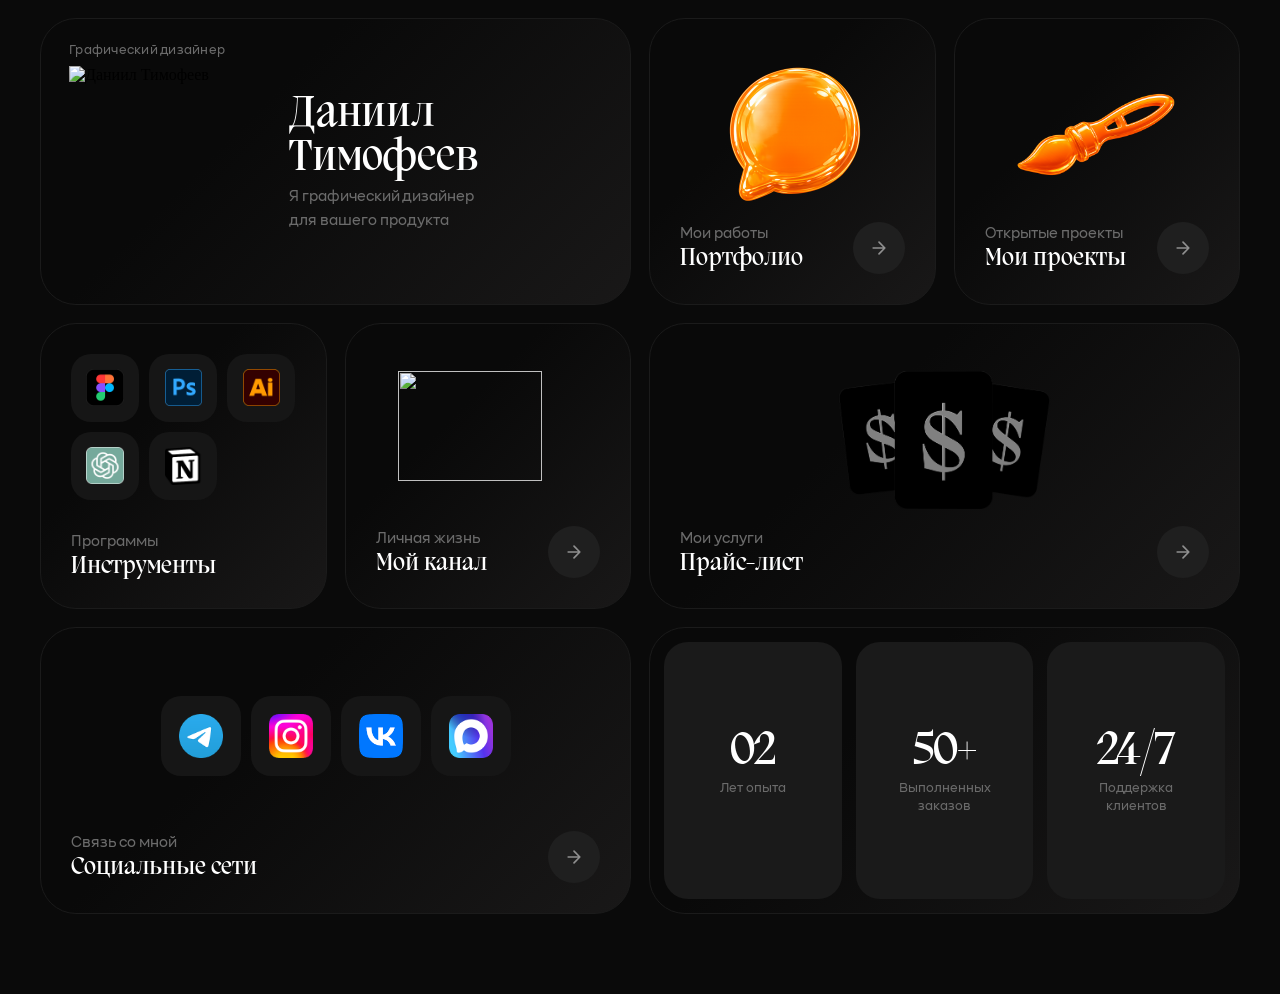
==== index.html @ 968985fe "Add files via upload" ====
<!DOCTYPE html>
<html lang="ru">
<head>
<meta charset="UTF-8" />
<meta name="viewport" content="width=device-width, initial-scale=1.0" />
<meta name="description" content="Даниил Тимофеев — графический дизайнер. Портфолио, проекты и контакты." />
<title>Даниил Тимофеев — Графический дизайнер</title>
<style>
:root {
  --gap: 18px;
  --radius: 36px;
  --container: 1200px;
  --card-bg: #161616;
  --ease: cubic-bezier(0.25, 0.8, 0.25, 1);
}

* { margin: 0; padding: 0; box-sizing: border-box; }

body {
  background: #0A0A0A;
  min-height: 100vh;
  display: flex;
  flex-direction: column;
  align-items: center;
}

@font-face {
  font-family: 'MigraC';
  src: url('fonts/MigraC.ttf') format('truetype');
  font-display: swap;
}
@font-face {
  font-family: 'Kinetika';
  src: url('fonts/Kinetika.ttf') format('truetype');
  font-display: swap;
}

.bento-grid {
  width: 100%;
  max-width: var(--container);
  display: grid;
  grid-template-columns: repeat(12, minmax(0, 1fr));
  grid-template-rows: 280px 280px 280px;
  gap: var(--gap);
  margin: 18px 18px 80px;
  align-items: stretch;
}

.card {
  background: linear-gradient(135deg, #090909 35%, #191818 100%);
  border: 1px solid #1B1B1B;
  border-radius: var(--radius);
  min-width: 0;
  overflow: hidden;
  transition: background 0.3s var(--ease), border-color 0.3s var(--ease), transform 0.18s var(--ease);
}
.card:hover {
  background: linear-gradient(135deg, #111 35%, #222 100%);
  border-color: rgba(255,255,255,0.12);
  transform: translateY(-4px);
}
.c1:hover, .c8:hover { transform: none; }

.c1 { grid-column: span 6; grid-row: 1; }
.c2 { grid-column: span 3; grid-row: 1; }
.c3 { grid-column: span 3; grid-row: 1; }
.c4 { grid-column: span 3; grid-row: 2; }
.c5 { grid-column: span 3; grid-row: 2; }
.c6 { grid-column: span 6; grid-row: 2; }
.c7 { grid-column: span 6; grid-row: 3; }
.c8 { grid-column: span 6; grid-row: 3; }

.hero-card {
  display: flex;
  align-items: center;
  gap: 30px;
  padding: 28px;
  position: relative;
}
.hero-eyebrow {
  position: absolute;
  top: 24px;
  left: 28px;
  font-family: 'Kinetika', sans-serif;
  font-size: 13px;
  color: #6b6b6b;
  letter-spacing: 0.02em;
  z-index: 2;
}
.hero-photo-wrap {
  flex-shrink: 0;
  width: 190px;
  height: 210px;
  border-radius: 0 24px 24px 24px;
  overflow: hidden;
  margin-top: 32px;
  align-self: flex-end;
}
.hero-photo-wrap img { width: 100%; height: 100%; object-fit: cover; display: block; }
.hero-info { display: flex; flex-direction: column; justify-content: center; gap: 8px; }
.hero-name { font-family: 'MigraC', serif; font-size: 44px; font-weight: 400; line-height: 1; color: #fff; }
.hero-desc { font-family: 'Kinetika', sans-serif; font-size: 15px; color: #6b6b6b; line-height: 1.6; }

.panel {
  display: flex;
  flex-direction: column;
  justify-content: space-between;
  padding: 30px;
}
.panel-img {
  flex: 1;
  display: flex;
  align-items: center;
  justify-content: center;
  overflow: hidden;
}
.panel-img img { width: 80%; height: 80%; object-fit: contain; }
.panel-bottom {
  display: flex;
  align-items: center;
  justify-content: space-between;
  gap: 15px;
  flex-shrink: 0;
}
.panel-text { display: flex; flex-direction: column; }
.eyebrow { font-family: 'Kinetika', sans-serif; font-size: 15px; color: #6b6b6b; }
.title { font-family: 'MigraC', serif; font-size: 25px; font-weight: 400; color: #fff; line-height: 1.1; }

.btn {
  flex-shrink: 0;
  width: 52px;
  height: 52px;
  border-radius: 50%;
  background: #1F1F1F;
  border: none;
  display: flex;
  align-items: center;
  justify-content: center;
  color: #8F8F8F;
  text-decoration: none;
  transition: background 0.3s ease, color 0.3s ease;
  outline: none;
}
.btn:focus-visible {
  outline: 2px solid #fff;
  outline-offset: 3px;
}
.btn svg { width: 20px; height: 20px; }
.btn:hover, .card:hover .btn { background: #fff; color: #000; }

.icons-grid { display: grid; grid-template-columns: repeat(3, 1fr); gap: 10px; margin-bottom: 16px; }
.icon-item {
  aspect-ratio: 1;
  background: var(--card-bg);
  border-radius: 20px;
  display: flex;
  align-items: center;
  justify-content: center;
  overflow: hidden;
  transition: background 0.3s ease;
}
.icon-item img { width: 55%; height: 55%; object-fit: contain; transition: transform 0.18s ease; }
.card:hover .icon-item { background: #202020; }
.card:hover .icon-item img { transform: scale(1.1); }

.social-row {
  flex: 1;
  display: flex;
  align-items: center;
  justify-content: center;
  gap: 10px;
  margin-bottom: 16px;
}
.social-row .icon-item { width: 80px; height: 80px; aspect-ratio: unset; flex-shrink: 0; }
.social-link {
  display: flex;
  border-radius: 20px;
  outline: none;
  transition: transform 0.18s ease;
  background: none;
  border: none;
  padding: 0;
  cursor: pointer;
}
.social-link:focus-visible {
  outline: 2px solid #fff;
  outline-offset: 3px;
  border-radius: 22px;
}
.social-link:hover .icon-item { background: #202020; }
.social-link:hover .icon-item img { transform: scale(1.1); }

.stats-card {
  display: flex;
  align-items: stretch;
  gap: 14px;
  padding: 14px;
  height: 100%;
}
.stat-box {
  flex: 1;
  background: #1A1A1A;
  border-radius: 24px;
  display: flex;
  flex-direction: column;
  align-items: center;
  justify-content: center;
  gap: 8px;
  padding: 8px;
  transition: background 0.3s ease;
}
.stats-card:hover .stat-box { background: #222; }
.stat-num { font-family: 'MigraC', serif; font-size: 48px; font-weight: 400; color: #fff; line-height: 1; letter-spacing: -0.02em; }
.stat-label {
  font-family: 'Kinetika', sans-serif;
  font-size: 13px;
  color: #6b6b6b;
  text-align: center;
  line-height: 1.4;
  min-height: 2.8em;
  display: flex;
  align-items: flex-start;
  justify-content: center;
  max-width: 120px;
  word-break: break-word;
}

.card-link {
  display: flex;
  flex-direction: column;
  justify-content: space-between;
  padding: 30px;
  text-decoration: none;
  color: inherit;
  outline: none;
  border-radius: var(--radius);
  height: 100%;
}
.card-link:focus-visible {
  outline: 2px solid #fff;
  outline-offset: -4px;
}

/* ── МОДАЛЬНОЕ ОКНО ── */
.modal-overlay {
  position: fixed;
  inset: 0;
  background: rgba(0, 0, 0, 0.75);
  backdrop-filter: blur(12px);
  -webkit-backdrop-filter: blur(12px);
  display: flex;
  align-items: center;
  justify-content: center;
  z-index: 1000;
  opacity: 0;
  pointer-events: none;
  transition: opacity 0.18s var(--ease);
}
.modal-overlay.open {
  opacity: 1;
  pointer-events: all;
}
.modal {
  background: linear-gradient(135deg, #090909 35%, #191818 100%);
  border: 1px solid #1B1B1B;
  border-radius: 32px;
  padding: 36px 28px 28px;
  width: 360px;
  display: flex;
  flex-direction: column;
  align-items: center;
  gap: 16px;
  transform: scale(0.88) translateY(16px);
  transition: transform 0.35s var(--ease);
  position: relative;
}
.modal-overlay.open .modal {
  transform: scale(1) translateY(0);
}
.modal-close {
  position: absolute;
  top: 16px;
  right: 16px;
  width: 32px;
  height: 32px;
  border-radius: 50%;
  background: #1F1F1F;
  border: 1px solid #2a2a2a;
  cursor: pointer;
  display: flex;
  align-items: center;
  justify-content: center;
  color: #888;
  transition: background 0.2s ease, color 0.2s ease;
}
.modal-close:hover { background: #fff; color: #000; }
.modal-close svg { width: 14px; height: 14px; }
.modal-label {
  font-family: 'Kinetika', sans-serif;
  font-size: 12px;
  color: #555;
  letter-spacing: 0.06em;
  text-transform: uppercase;
}
.modal-title {
  font-family: 'MigraC', serif;
  font-size: 36px;
  font-weight: 400;
  color: #fff;
  line-height: 1;
  text-align: center;
  margin-top: -6px;
}
.modal-divider {
  width: 100%;
  height: 1px;
  background: #222;
  margin: 4px 0;
}
.modal-socials {
  display: flex;
  flex-direction: column;
  gap: 10px;
  width: 100%;
}
.modal-go {
  display: flex;
  align-items: center;
  justify-content: space-between;
  width: 100%;
  padding: 14px 16px;
  background: linear-gradient(135deg, #0d0d0d 35%, #1a1a1a 100%);
  border: 1px solid #1B1B1B;
  border-radius: 18px;
  text-decoration: none;
  color: #fff;
  transition: background 0.25s ease, border-color 0.25s ease, transform 0.2s ease;
}
.modal-go:hover {
  background: linear-gradient(135deg, #111 35%, #222 100%);
  border-color: rgba(255,255,255,0.12);
  transform: translateY(-2px);
}
.modal-go-left {
  display: flex;
  align-items: center;
  gap: 14px;
}
.modal-icon-sm {
  width: 44px;
  height: 44px;
  border-radius: 12px;
  overflow: hidden;
  background: #242424;
  display: flex;
  align-items: center;
  justify-content: center;
  flex-shrink: 0;
}
.modal-icon-sm img { width: 38px; height: 38px; object-fit: contain; }
.modal-go-text {
  display: flex;
  flex-direction: column;
  gap: 2px;
}
.modal-go-label {
  font-family: 'Kinetika', sans-serif;
  font-size: 12px;
  color: #555;
}
.modal-go-name {
  font-family: 'Kinetika', sans-serif;
  font-size: 16px;
  font-weight: 500;
  color: #fff;
}
.modal-go-arrow {
  width: 36px;
  height: 36px;
  border-radius: 50%;
  background: #2a2a2a;
  display: flex;
  align-items: center;
  justify-content: center;
  color: #888;
  flex-shrink: 0;
  transition: background 0.2s ease, color 0.2s ease, transform 0.2s ease;
}
.modal-go:hover .modal-go-arrow {
  background: #fff;
  color: #000;
}
.modal-go-arrow svg { width: 15px; height: 15px; }
.modal-disclaimer {
  font-family: 'Kinetika', sans-serif;
  font-size: 11px;
  color: #383838;
  line-height: 1.5;
  text-align: center;
  padding-top: 4px;
}

@media (max-width: 860px) {
  :root { --gap: 14px; }
  body { padding: 0 14px; }
  .bento-grid {
    grid-template-columns: 1fr;
    grid-template-rows: none;
    gap: var(--gap);
    margin: 14px 0 56px;
  }
  .c1,.c2,.c3,.c4,.c5,.c6,.c7,.c8 { grid-column: 1/2; grid-row: unset; }
  .card { min-height: auto; border-radius: 28px; }

  .hero-card {
    flex-direction: column;
    align-items: center;
    text-align: center;
    gap: 0;
    padding: 20px 24px 28px;
  }
  .hero-eyebrow {
    position: static;
    transform: none;
    left: auto;
    top: auto;
    font-size: 12px;
    white-space: nowrap;
    align-self: center;
    margin-bottom: 8px;
  }
  .hero-photo-wrap {
    width: 150px;
    height: 150px;
    margin-top: 0;
    margin-bottom: 16px;
    border-radius: 24px;
    align-self: auto;
  }
  .hero-name { font-size: 34px; }
  .hero-desc { font-size: 14px; max-width: 100%; }

  .panel { padding: 24px; min-height: 240px; }
  .card-link { padding: 24px; min-height: 240px; border-radius: 28px; }
  .panel-img img { width: 50%; height: 50%; }
  .title { font-size: 24px; white-space: nowrap; overflow: hidden; text-overflow: ellipsis; }
  .eyebrow { font-size: 13px; }
  .btn { width: 44px; height: 44px; }
  .btn svg { width: 16px; height: 16px; }

  .icons-grid { gap: 8px; margin-bottom: 12px; }
  .icon-item { border-radius: 16px; }

  .social-row {
    display: grid;
    grid-template-columns: repeat(4, 1fr);
    flex: 1;
    margin-bottom: 12px;
    gap: 8px;
    align-content: center;
  }
  .social-row .icon-item { width: 100%; height: auto; aspect-ratio: 1; }
  .social-link { border-radius: 16px; }

  .stats-card { flex-direction: column; padding: 14px; height: auto; gap: 10px; }
  .stat-box { padding: 24px 20px; border-radius: 20px; width: 100%; }
  .stat-num { font-size: 42px; }
  .stat-label { font-size: 12px; min-height: auto; max-width: 100%; white-space: normal; }
}

/* ── АНИМАЦИЯ ПЕРЕХОДА ── */
@keyframes pageFadeIn {
  from { opacity: 0; transform: translateY(12px); }
  to   { opacity: 1; transform: translateY(0); }
}
/* Анимация на контенте, не на body — иначе transform ломает position:fixed */
.page-content {
  animation: pageFadeIn 0.25s var(--ease) both;
}
.page-content.fade-out {
  opacity: 0;
  transform: translateY(-8px);
  transition: opacity 0.18s var(--ease), transform 0.18s var(--ease);
  pointer-events: none;
}
</style>
</head>
<body>
<div class="page-content"><main class="bento-grid" id="bento">

  <div class="card c1 hero-card">
    <span class="hero-eyebrow">Графический дизайнер</span>
    <div class="hero-photo-wrap">
      <img
        src="img/Daniil.png"
        alt="Даниил Тимофеев"
        onerror="this.closest('.hero-photo-wrap').classList.add('no-photo')"
      >
    </div>
    <div class="hero-info">
      <h1 class="hero-name">Даниил<br>Тимофеев</h1>
      <p class="hero-desc">Я графический дизайнер<br>для вашего продукта</p>
    </div>
  </div>

  <div class="card c2">
    <a href="portfolio.html" class="card-link" aria-label="Посмотреть портфолио">
      <div class="panel-img"><img src="img/Portfolio.png" alt="" aria-hidden="true"></div>
      <div class="panel-bottom">
        <div class="panel-text">
          <span class="eyebrow">Мои работы</span>
          <span class="title">Портфолио</span>
        </div>
        <span class="btn" aria-hidden="true">
          <svg viewBox="0 0 24 24" fill="none" stroke="currentColor" stroke-width="2" stroke-linecap="round" stroke-linejoin="round"><path d="M5 12h14M12 5l7 7-7 7"/></svg>
        </span>
      </div>
    </a>
  </div>

  <div class="card c3">
    <a href="projects.html" class="card-link" aria-label="Открытые проекты — смотреть все">
      <div class="panel-img"><img src="img/Project.png" alt="" aria-hidden="true"></div>
      <div class="panel-bottom">
        <div class="panel-text">
          <span class="eyebrow">Открытые проекты</span>
          <span class="title">Мои проекты</span>
        </div>
        <span class="btn" aria-hidden="true">
          <svg viewBox="0 0 24 24" fill="none" stroke="currentColor" stroke-width="2" stroke-linecap="round" stroke-linejoin="round"><path d="M5 12h14M12 5l7 7-7 7"/></svg>
        </span>
      </div>
    </a>
  </div>

  <div class="card c4 panel" aria-label="Инструменты, которые я использую">
    <div class="icons-grid" role="list">
      <div class="icon-item" role="listitem"><img src="img/tools/figma.png" alt="Figma"></div>
      <div class="icon-item" role="listitem"><img src="img/tools/ps.png" alt="Adobe Photoshop"></div>
      <div class="icon-item" role="listitem"><img src="img/tools/ai.png" alt="Adobe Illustrator"></div>
      <div class="icon-item" role="listitem"><img src="img/tools/chatgpt.png" alt="ChatGPT"></div>
      <div class="icon-item" role="listitem"><img src="img/tools/notion.png" alt="Notion"></div>
    </div>
    <div class="panel-bottom">
      <div class="panel-text">
        <span class="eyebrow">Программы</span>
        <span class="title">Инструменты</span>
      </div>
    </div>
  </div>

  <div class="card c5">
    <a href="#" class="card-link" aria-label="Мой Telegram-канал — личная жизнь">
      <div class="panel-img"><img src="img/telegram.png" alt="" aria-hidden="true"></div>
      <div class="panel-bottom">
        <div class="panel-text">
          <span class="eyebrow">Личная жизнь</span>
          <span class="title">Мой канал</span>
        </div>
        <span class="btn" aria-hidden="true">
          <svg viewBox="0 0 24 24" fill="none" stroke="currentColor" stroke-width="2" stroke-linecap="round" stroke-linejoin="round"><path d="M5 12h14M12 5l7 7-7 7"/></svg>
        </span>
      </div>
    </a>
  </div>

  <div class="card c6">
    <a href="#" class="card-link" aria-label="Прайс-лист — мои услуги и цены">
      <div class="panel-img"><img src="img/Price.png" alt="" aria-hidden="true"></div>
      <div class="panel-bottom">
        <div class="panel-text">
          <span class="eyebrow">Мои услуги</span>
          <span class="title">Прайс-лист</span>
        </div>
        <span class="btn" aria-hidden="true">
          <svg viewBox="0 0 24 24" fill="none" stroke="currentColor" stroke-width="2" stroke-linecap="round" stroke-linejoin="round"><path d="M5 12h14M12 5l7 7-7 7"/></svg>
        </span>
      </div>
    </a>
  </div>

  <div class="card c7 panel social-card" id="socialCardBtn" role="button" tabindex="0" aria-label="Выбрать социальную сеть" style="cursor:pointer;">
    <div class="social-row" aria-hidden="true">
      <div class="icon-item"><img src="img/social/telegram.png" alt=""></div>
      <div class="icon-item"><img src="img/social/zapretgram.png" alt=""></div>
      <div class="icon-item"><img src="img/social/vk.png" alt=""></div>
      <div class="icon-item"><img src="img/social/max.png" alt=""></div>
    </div>
    <div class="panel-bottom">
      <div class="panel-text">
        <span class="eyebrow">Связь со мной</span>
        <span class="title">Социальные сети</span>
      </div>
      <span class="btn" aria-hidden="true">
        <svg viewBox="0 0 24 24" fill="none" stroke="currentColor" stroke-width="2" stroke-linecap="round" stroke-linejoin="round"><path d="M5 12h14M12 5l7 7-7 7"/></svg>
      </span>
    </div>
  </div>


  <div class="card c8 stats-card" aria-label="Статистика">
    <div class="stat-box">
      <div class="stat-num" aria-label="2 года опыта">02</div>
      <div class="stat-label">Лет опыта</div>
    </div>
    <div class="stat-box">
      <div class="stat-num" aria-label="Более 50 заказов">50+</div>
      <div class="stat-label">Выполненных заказов</div>
    </div>
    <div class="stat-box">
      <div class="stat-num" aria-label="Круглосуточная поддержка">24/7</div>
      <div class="stat-label">Поддержка клиентов</div>
    </div>
  </div>

</main>
</div>


  <!-- Модалка выбора соцсети -->
  <div class="modal-overlay" id="socialModal" role="dialog" aria-modal="true" aria-label="Выберите социальную сеть">
    <div class="modal">
      <button class="modal-close" id="modalClose" aria-label="Закрыть">
        <svg viewBox="0 0 24 24" fill="none" stroke="currentColor" stroke-width="2.5" stroke-linecap="round"><path d="M18 6L6 18M6 6l12 12"/></svg>
      </button>
      <div class="modal-label">Связь со мной</div>
      <div class="modal-title">Соцсети</div>
      <div class="modal-divider"></div>
      <div class="modal-socials">
        <a class="modal-go" href="https://t.me/" target="_blank" rel="noopener noreferrer" aria-label="Telegram">
          <div class="modal-go-left">
            <div class="modal-icon-sm"><img src="img/social/telegram.png" alt=""></div>
            <div class="modal-go-text">
              <span class="modal-go-label">Мессенджер</span>
              <span class="modal-go-name">Telegram</span>
            </div>
          </div>
          <div class="modal-go-arrow">
            <svg viewBox="0 0 24 24" fill="none" stroke="currentColor" stroke-width="2" stroke-linecap="round" stroke-linejoin="round"><path d="M5 12h14M12 5l7 7-7 7"/></svg>
          </div>
        </a>
        <a class="modal-go" href="https://instagram.com/" target="_blank" rel="noopener noreferrer" aria-label="Instagram">
          <div class="modal-go-left">
            <div class="modal-icon-sm"><img src="img/social/zapretgram.png" alt=""></div>
            <div class="modal-go-text">
              <span class="modal-go-label">Соцсеть</span>
              <span class="modal-go-name">Instagram</span>
            </div>
          </div>
          <div class="modal-go-arrow">
            <svg viewBox="0 0 24 24" fill="none" stroke="currentColor" stroke-width="2" stroke-linecap="round" stroke-linejoin="round"><path d="M5 12h14M12 5l7 7-7 7"/></svg>
          </div>
        </a>
        <a class="modal-go" href="https://vk.com/" target="_blank" rel="noopener noreferrer" aria-label="ВКонтакте">
          <div class="modal-go-left">
            <div class="modal-icon-sm"><img src="img/social/vk.png" alt=""></div>
            <div class="modal-go-text">
              <span class="modal-go-label">Соцсеть</span>
              <span class="modal-go-name">ВКонтакте</span>
            </div>
          </div>
          <div class="modal-go-arrow">
            <svg viewBox="0 0 24 24" fill="none" stroke="currentColor" stroke-width="2" stroke-linecap="round" stroke-linejoin="round"><path d="M5 12h14M12 5l7 7-7 7"/></svg>
          </div>
        </a>
        <a class="modal-go" href="https://max.ru/" target="_blank" rel="noopener noreferrer" aria-label="Max">
          <div class="modal-go-left">
            <div class="modal-icon-sm"><img src="img/social/max.png" alt=""></div>
            <div class="modal-go-text">
              <span class="modal-go-label">Мессенджер</span>
              <span class="modal-go-name">Max</span>
            </div>
          </div>
          <div class="modal-go-arrow">
            <svg viewBox="0 0 24 24" fill="none" stroke="currentColor" stroke-width="2" stroke-linecap="round" stroke-linejoin="round"><path d="M5 12h14M12 5l7 7-7 7"/></svg>
          </div>
        </a>
      </div>
      <p class="modal-disclaimer">* Instagram принадлежит компании Meta, признанной экстремистской организацией и запрещённой на территории РФ.</p>
    </div>
  </div>

<script>
  function makeSquare() {
    const grid = document.getElementById('bento');
    if (window.innerWidth <= 860) {
      grid.style.gridTemplateRows = '';
      return;
    }
    const unit = (grid.offsetWidth - 11 * 18) / 12 * 3 + 2 * 18;
    grid.style.gridTemplateRows = `repeat(3, ${unit}px)`;
  }

  let resizeTimer;
  window.addEventListener('resize', () => {
    clearTimeout(resizeTimer);
    resizeTimer = setTimeout(makeSquare, 100);
  });

  makeSquare();

  // Модалка соцсетей
  const overlay = document.getElementById('socialModal');

  function openModal() {
    overlay.classList.add('open');
  }

  function closeModal() {
    overlay.classList.remove('open');
  }

  const socialCard = document.getElementById('socialCardBtn');
  socialCard.addEventListener('click', openModal);
  socialCard.addEventListener('keydown', e => {
    if (e.key === 'Enter' || e.key === ' ') { e.preventDefault(); openModal(); }
  });

  document.getElementById('modalClose').addEventListener('click', closeModal);

  overlay.addEventListener('click', e => {
    if (e.target === overlay) closeModal();
  });

  document.addEventListener('keydown', e => {
    if (e.key === 'Escape') closeModal();
  });

  // Плавный переход при клике на ссылки
  document.querySelectorAll('a[href]').forEach(link => {
    const href = link.getAttribute('href');
    if (!href || href.startsWith('#') || href.startsWith('http') || href.startsWith('mailto') || link.target === '_blank') return;
    link.addEventListener('click', e => {
      e.preventDefault();
      document.querySelector('.page-content').classList.add('fade-out');
      setTimeout(() => { window.location.href = href; }, 180);
    });
  });

</script>
</body>
</html>
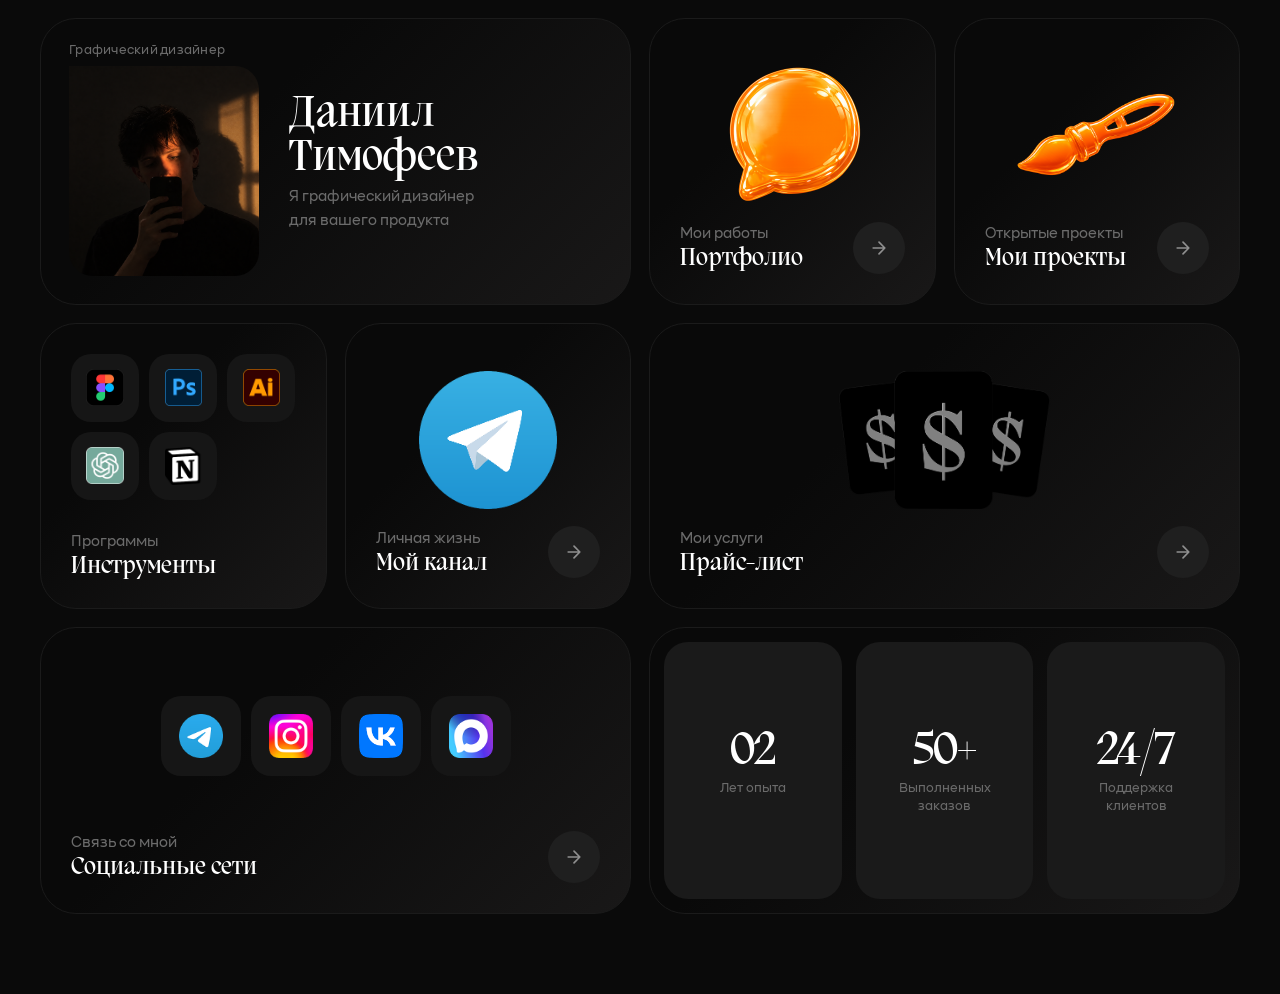
==== commit e65dd256: "Update index.html" ====
--- a/index.html
+++ b/index.html
@@ -551,7 +551,7 @@
 
   <div class="card c5">
     <a href="#" class="card-link" aria-label="Мой Telegram-канал — личная жизнь">
-      <div class="panel-img"><img src="img/telegram.png" alt="" aria-hidden="true"></div>
+      <div class="panel-img"><img src="img/Telegram.png" alt="" aria-hidden="true"></div>
       <div class="panel-bottom">
         <div class="panel-text">
           <span class="eyebrow">Личная жизнь</span>
@@ -739,4 +739,4 @@
 
 </script>
 </body>
-</html>+</html>
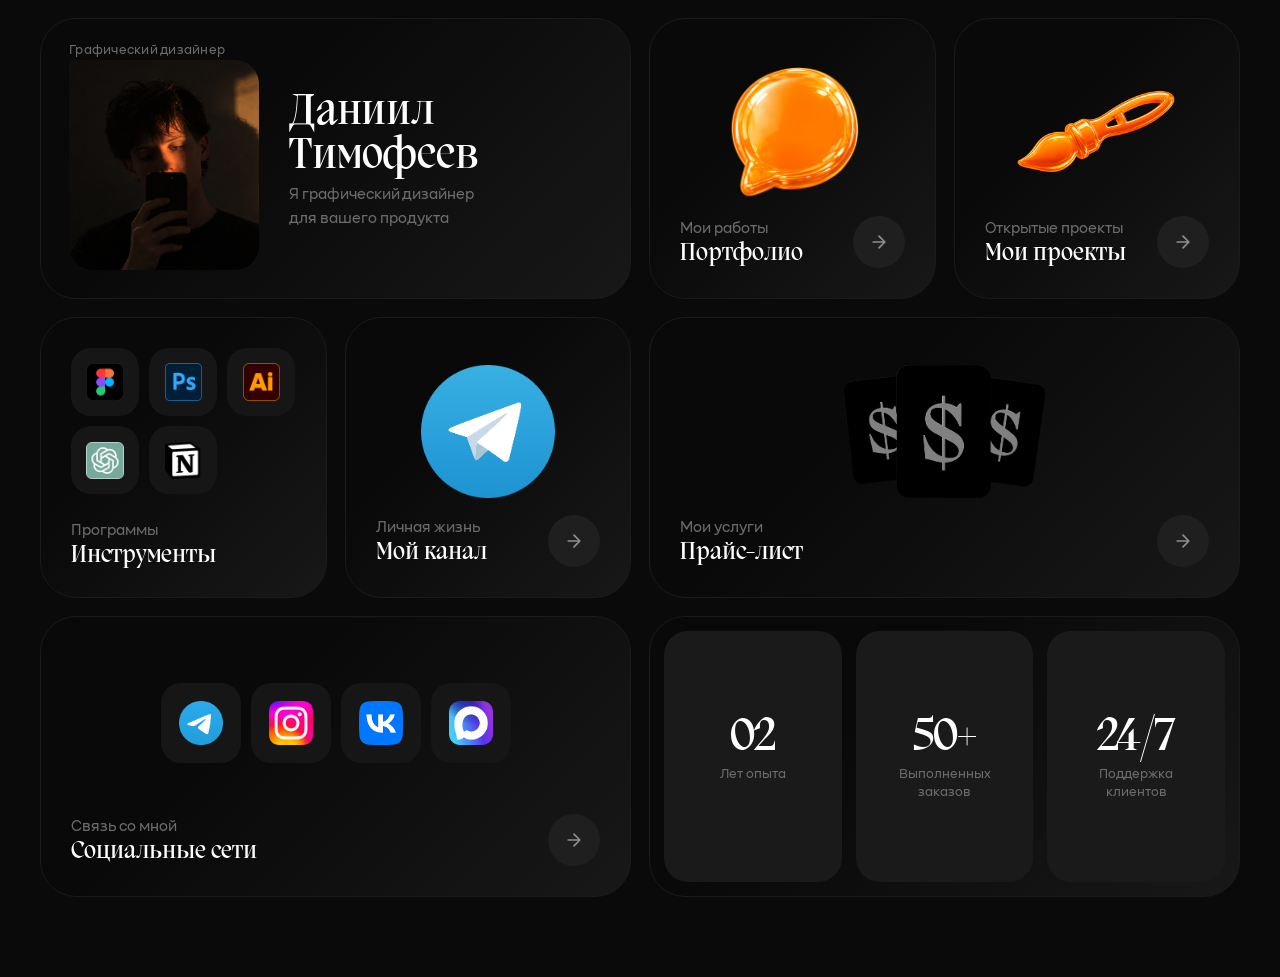
==== commit 68d687eb: "Update index.html" ====
--- a/index.html
+++ b/index.html
@@ -14,6 +14,7 @@
   --ease: cubic-bezier(0.25, 0.8, 0.25, 1);
 }
 
+  
 * { margin: 0; padding: 0; box-sizing: border-box; }
 
 body {
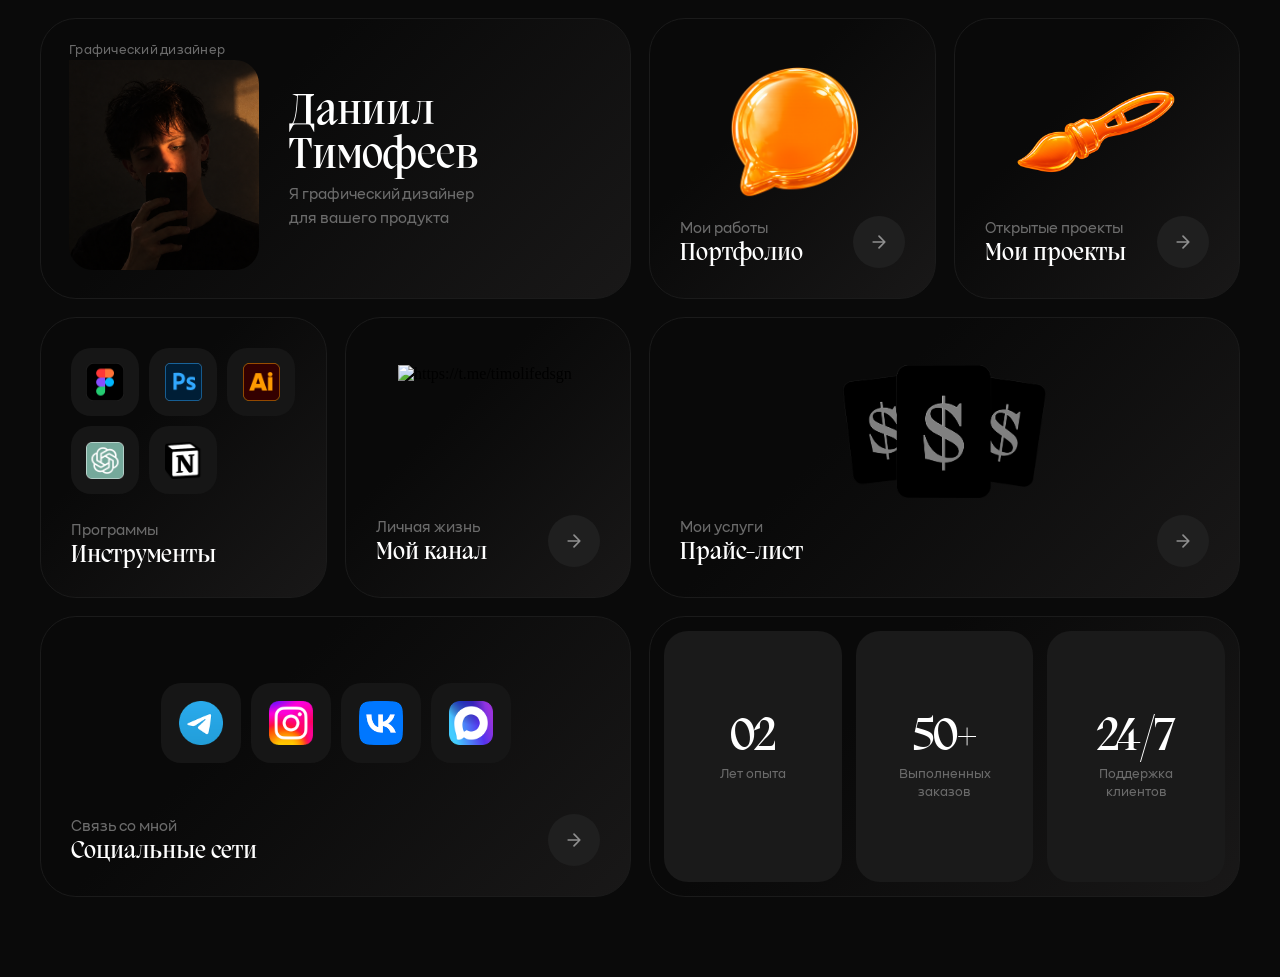
==== commit 24ca82d4: "Update index.html" ====
--- a/index.html
+++ b/index.html
@@ -14,7 +14,6 @@
   --ease: cubic-bezier(0.25, 0.8, 0.25, 1);
 }
 
-  
 * { margin: 0; padding: 0; box-sizing: border-box; }
 
 body {
@@ -552,7 +551,7 @@
 
   <div class="card c5">
     <a href="#" class="card-link" aria-label="Мой Telegram-канал — личная жизнь">
-      <div class="panel-img"><img src="img/Telegram.png" alt="" aria-hidden="true"></div>
+      <div class="panel-img"><img src="img/telegram.png" alt="https://t.me/timolifedsgn" aria-hidden="true"></div>
       <div class="panel-bottom">
         <div class="panel-text">
           <span class="eyebrow">Личная жизнь</span>
@@ -582,10 +581,10 @@
 
   <div class="card c7 panel social-card" id="socialCardBtn" role="button" tabindex="0" aria-label="Выбрать социальную сеть" style="cursor:pointer;">
     <div class="social-row" aria-hidden="true">
-      <div class="icon-item"><img src="img/social/telegram.png" alt=""></div>
-      <div class="icon-item"><img src="img/social/zapretgram.png" alt=""></div>
-      <div class="icon-item"><img src="img/social/vk.png" alt=""></div>
-      <div class="icon-item"><img src="img/social/max.png" alt=""></div>
+      <div class="icon-item"><img src="img/social/telegram.png" alt="https://t.me/Daniildsgn"></div>
+      <div class="icon-item"><img src="img/social/zapretgram.png" alt="https://www.instagram.com/daniildsgn/"></div>
+      <div class="icon-item"><img src="img/social/vk.png" alt="https://vk.ru/daniildsgn"></div>
+      <div class="icon-item"><img src="img/social/max.png" alt="https://max.ru/u/f9LHodD0cOLq5EaCP6Y-kWn-rHI_bVJ8CZOH7qyirXa7ZnRWGh679WxrZn4"></div>
     </div>
     <div class="panel-bottom">
       <div class="panel-text">
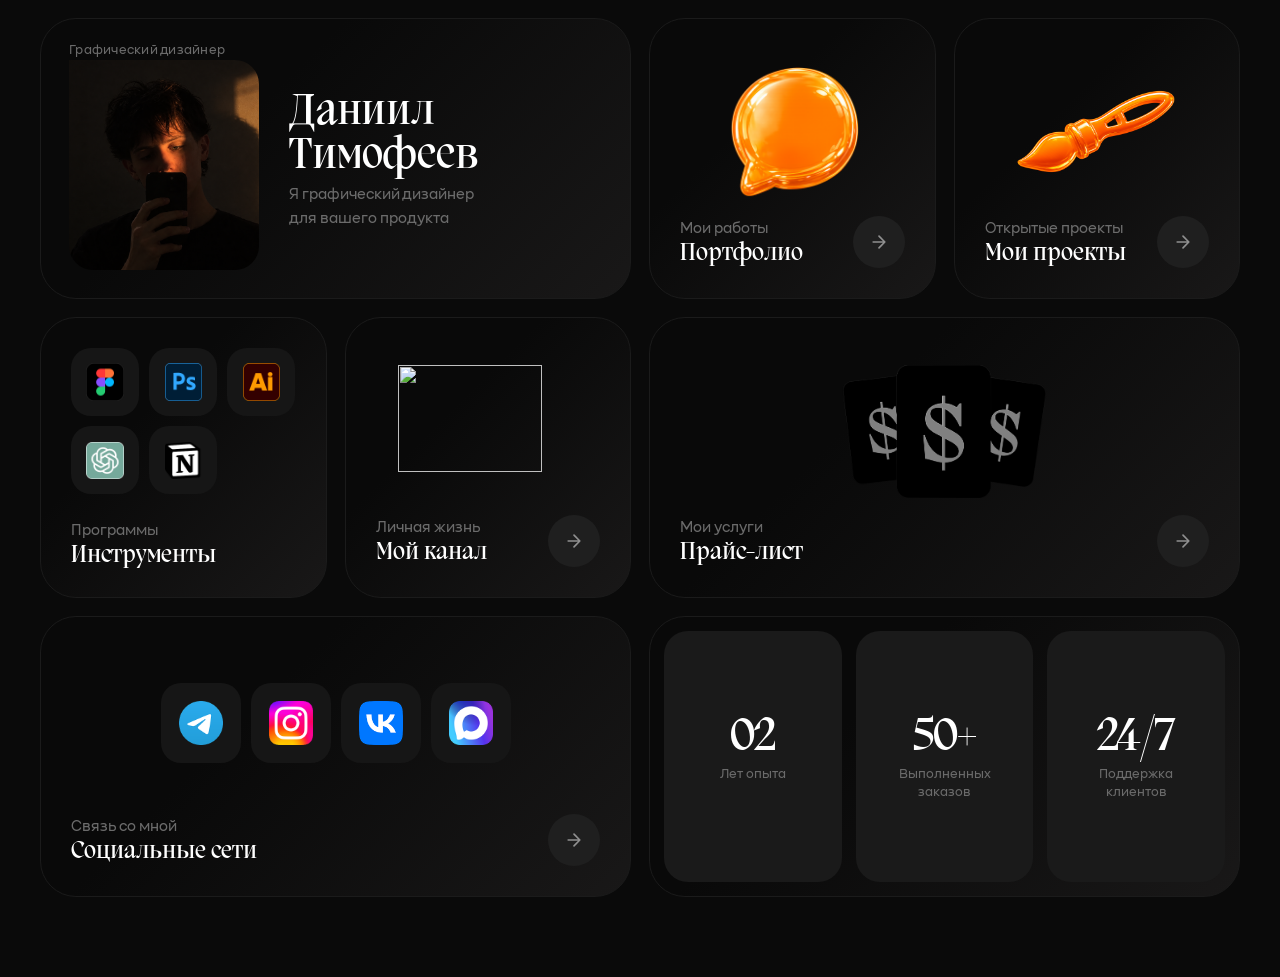
==== commit bc541c50: "Update index.html" ====
--- a/index.html
+++ b/index.html
@@ -550,8 +550,8 @@
   </div>
 
   <div class="card c5">
-    <a href="#" class="card-link" aria-label="Мой Telegram-канал — личная жизнь">
-      <div class="panel-img"><img src="img/telegram.png" alt="https://t.me/timolifedsgn" aria-hidden="true"></div>
+    <a href="https://t.me/timolifedsgn" class="card-link" aria-label="Мой Telegram-канал — личная жизнь">
+      <div class="panel-img"><img src="img/telegram.png" alt="" aria-hidden="true"></div>
       <div class="panel-bottom">
         <div class="panel-text">
           <span class="eyebrow">Личная жизнь</span>
@@ -581,10 +581,10 @@
 
   <div class="card c7 panel social-card" id="socialCardBtn" role="button" tabindex="0" aria-label="Выбрать социальную сеть" style="cursor:pointer;">
     <div class="social-row" aria-hidden="true">
-      <div class="icon-item"><img src="img/social/telegram.png" alt="https://t.me/Daniildsgn"></div>
-      <div class="icon-item"><img src="img/social/zapretgram.png" alt="https://www.instagram.com/daniildsgn/"></div>
-      <div class="icon-item"><img src="img/social/vk.png" alt="https://vk.ru/daniildsgn"></div>
-      <div class="icon-item"><img src="img/social/max.png" alt="https://max.ru/u/f9LHodD0cOLq5EaCP6Y-kWn-rHI_bVJ8CZOH7qyirXa7ZnRWGh679WxrZn4"></div>
+      <div class="icon-item"><img src="img/social/telegram.png" alt=""></div>
+      <div class="icon-item"><img src="img/social/zapretgram.png" alt=""></div>
+      <div class="icon-item"><img src="img/social/vk.png" alt=""></div>
+      <div class="icon-item"><img src="img/social/max.png" alt=""></div>
     </div>
     <div class="panel-bottom">
       <div class="panel-text">
@@ -627,7 +627,7 @@
       <div class="modal-title">Соцсети</div>
       <div class="modal-divider"></div>
       <div class="modal-socials">
-        <a class="modal-go" href="https://t.me/" target="_blank" rel="noopener noreferrer" aria-label="Telegram">
+        <a class="modal-go" href="https://t.me/Daniildsgn" target="_blank" rel="noopener noreferrer" aria-label="Telegram">
           <div class="modal-go-left">
             <div class="modal-icon-sm"><img src="img/social/telegram.png" alt=""></div>
             <div class="modal-go-text">
@@ -639,7 +639,7 @@
             <svg viewBox="0 0 24 24" fill="none" stroke="currentColor" stroke-width="2" stroke-linecap="round" stroke-linejoin="round"><path d="M5 12h14M12 5l7 7-7 7"/></svg>
           </div>
         </a>
-        <a class="modal-go" href="https://instagram.com/" target="_blank" rel="noopener noreferrer" aria-label="Instagram">
+        <a class="modal-go" href="https://www.instagram.com/daniildsgn/" target="_blank" rel="noopener noreferrer" aria-label="Instagram">
           <div class="modal-go-left">
             <div class="modal-icon-sm"><img src="img/social/zapretgram.png" alt=""></div>
             <div class="modal-go-text">
@@ -651,7 +651,7 @@
             <svg viewBox="0 0 24 24" fill="none" stroke="currentColor" stroke-width="2" stroke-linecap="round" stroke-linejoin="round"><path d="M5 12h14M12 5l7 7-7 7"/></svg>
           </div>
         </a>
-        <a class="modal-go" href="https://vk.com/" target="_blank" rel="noopener noreferrer" aria-label="ВКонтакте">
+        <a class="modal-go" href="https://vk.ru/daniildsgn" target="_blank" rel="noopener noreferrer" aria-label="ВКонтакте">
           <div class="modal-go-left">
             <div class="modal-icon-sm"><img src="img/social/vk.png" alt=""></div>
             <div class="modal-go-text">
@@ -663,7 +663,7 @@
             <svg viewBox="0 0 24 24" fill="none" stroke="currentColor" stroke-width="2" stroke-linecap="round" stroke-linejoin="round"><path d="M5 12h14M12 5l7 7-7 7"/></svg>
           </div>
         </a>
-        <a class="modal-go" href="https://max.ru/" target="_blank" rel="noopener noreferrer" aria-label="Max">
+        <a class="modal-go" href="https://max.ru/u/f9LHodD0cOLq5EaCP6Y-kWn-rHI_bVJ8CZOH7qyirXa7ZnRWGh679WxrZn4" target="_blank" rel="noopener noreferrer" aria-label="Max">
           <div class="modal-go-left">
             <div class="modal-icon-sm"><img src="img/social/max.png" alt=""></div>
             <div class="modal-go-text">
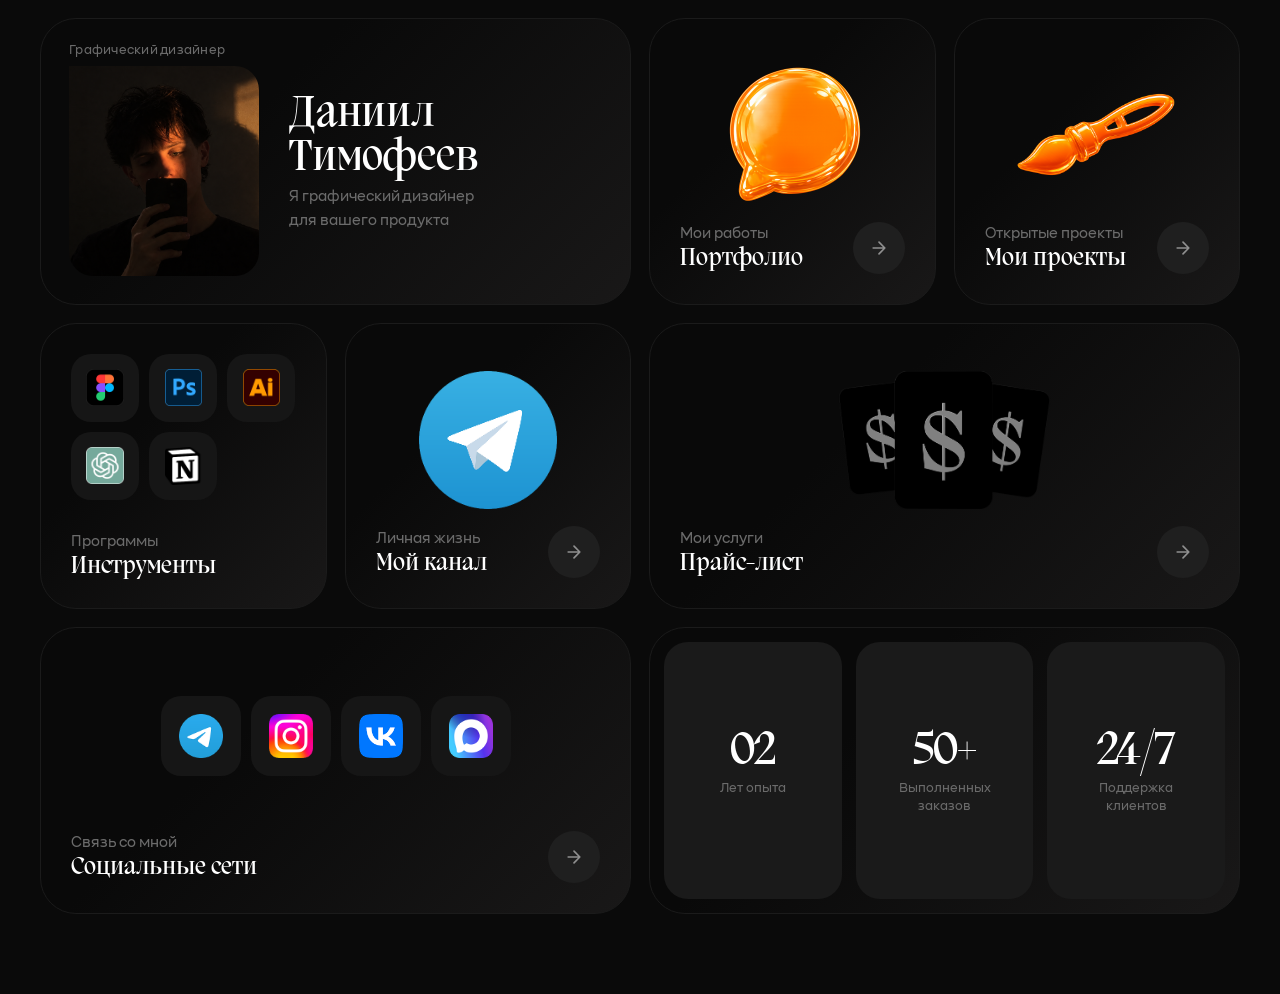
==== commit 7490c065: "Update index.html" ====
--- a/index.html
+++ b/index.html
@@ -551,7 +551,7 @@
 
   <div class="card c5">
     <a href="https://t.me/timolifedsgn" class="card-link" aria-label="Мой Telegram-канал — личная жизнь">
-      <div class="panel-img"><img src="img/telegram.png" alt="" aria-hidden="true"></div>
+      <div class="panel-img"><img src="img/Telegram.png" alt="" aria-hidden="true"></div>
       <div class="panel-bottom">
         <div class="panel-text">
           <span class="eyebrow">Личная жизнь</span>
